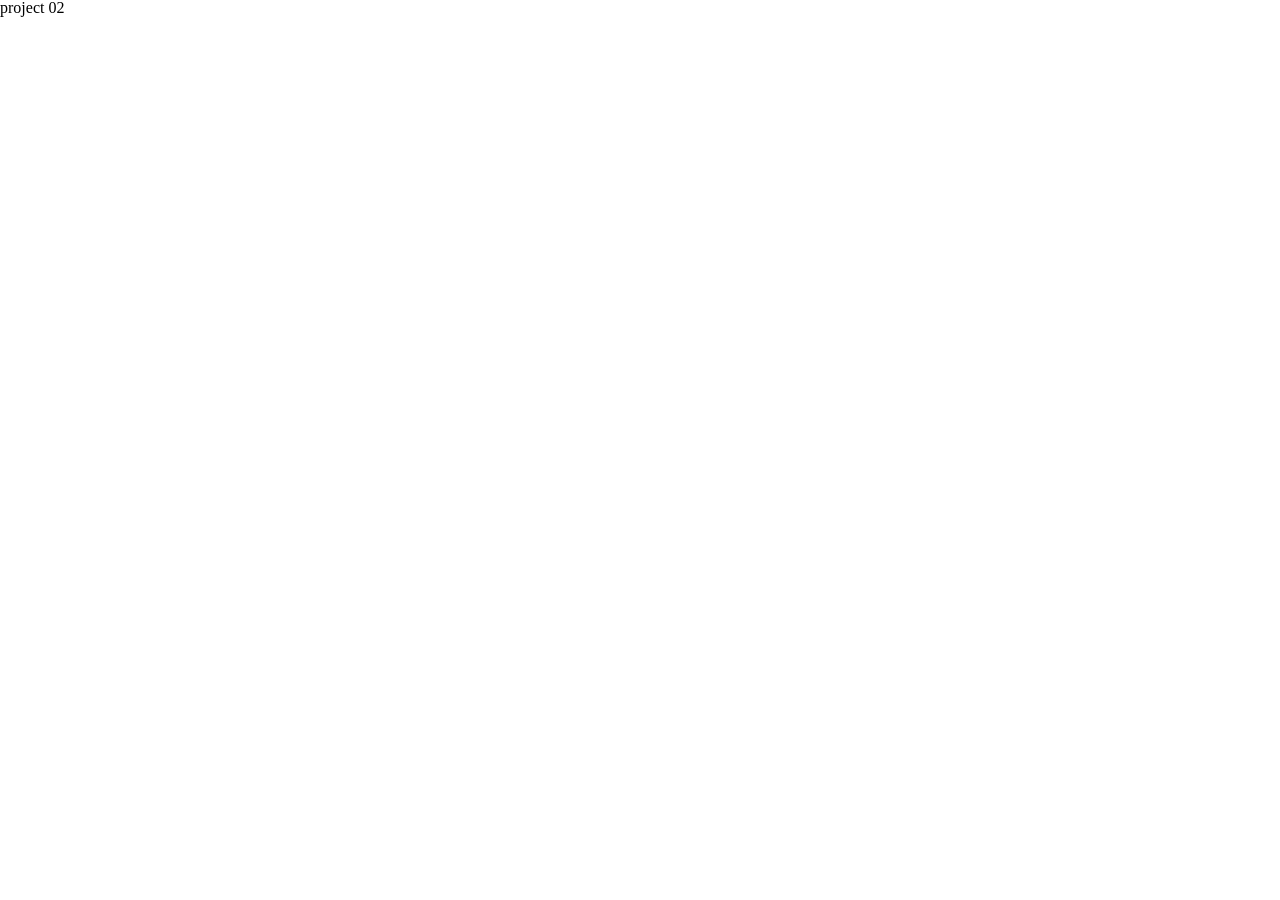
==== index.html @ 8fa2ef61 "Inistal commit" ====
<!DOCTYPE html>
<html lang="en">
    <head>
        <meta charset="UTF-8" />
        <meta http-equiv="X-UA-Compatible" content="IE=edge" />
        <meta name="viewport" content="width=device-width, initial-scale=1.0" />
        <title>F8-project-02</title>
        <!-- reset css -->
        <link rel="stylesheet" href="./asset/css/reset.css" />

        <!-- styles -->
        <link rel="stylesheet" href="./asset/css/style.css" />
    </head>
    <body>
        <h1>project 02</h1>
    </body>
</html>
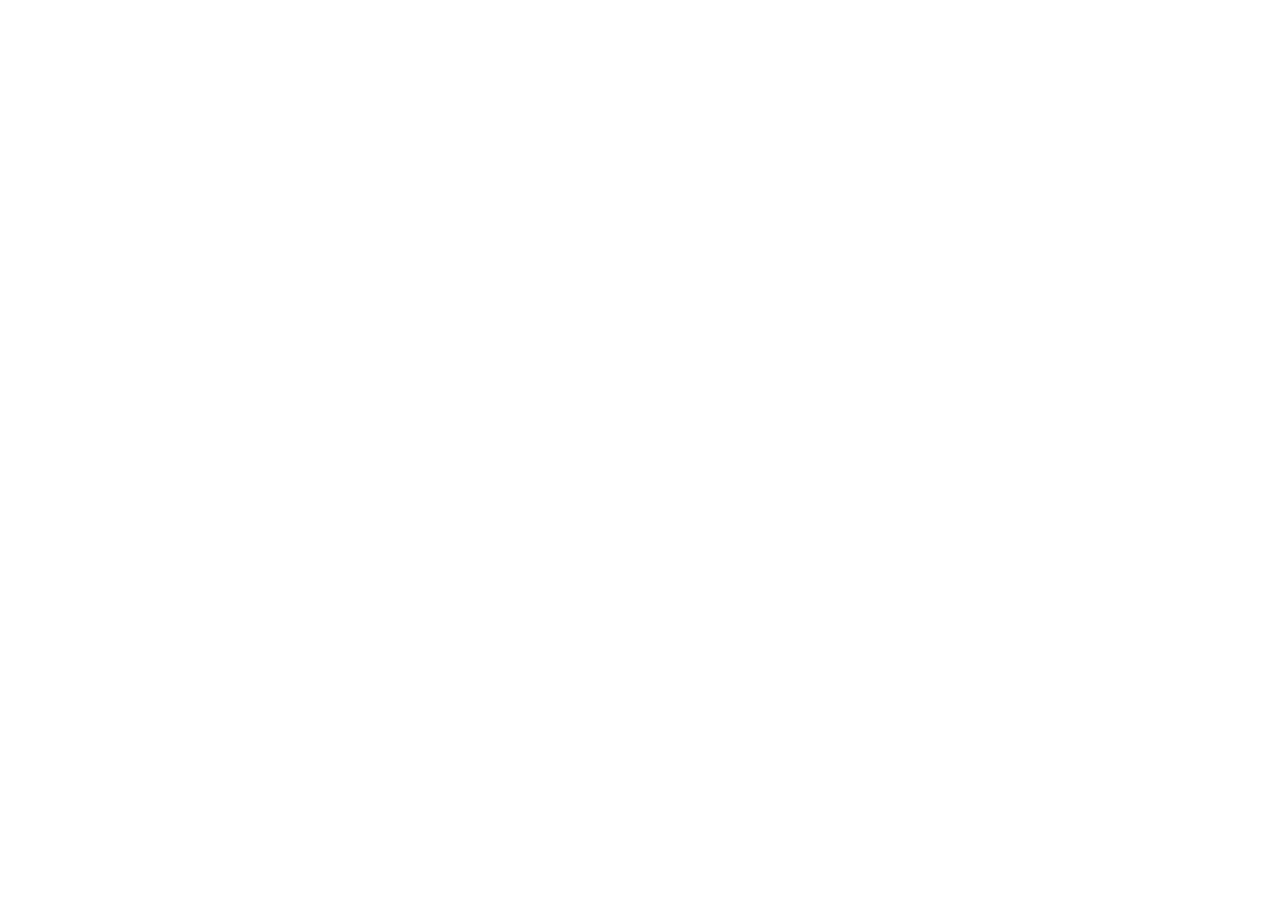
==== commit 6063ebf2: "fix" ====
--- a/index.html
+++ b/index.html
@@ -4,14 +4,7 @@
         <meta charset="UTF-8" />
         <meta http-equiv="X-UA-Compatible" content="IE=edge" />
         <meta name="viewport" content="width=device-width, initial-scale=1.0" />
-        <title>F8-project-02</title>
-        <!-- reset css -->
-        <link rel="stylesheet" href="./asset/css/reset.css" />
-
-        <!-- styles -->
-        <link rel="stylesheet" href="./asset/css/style.css" />
+        <title>Project 02</title>
     </head>
-    <body>
-        <h1>project 02</h1>
-    </body>
+    <body></body>
 </html>
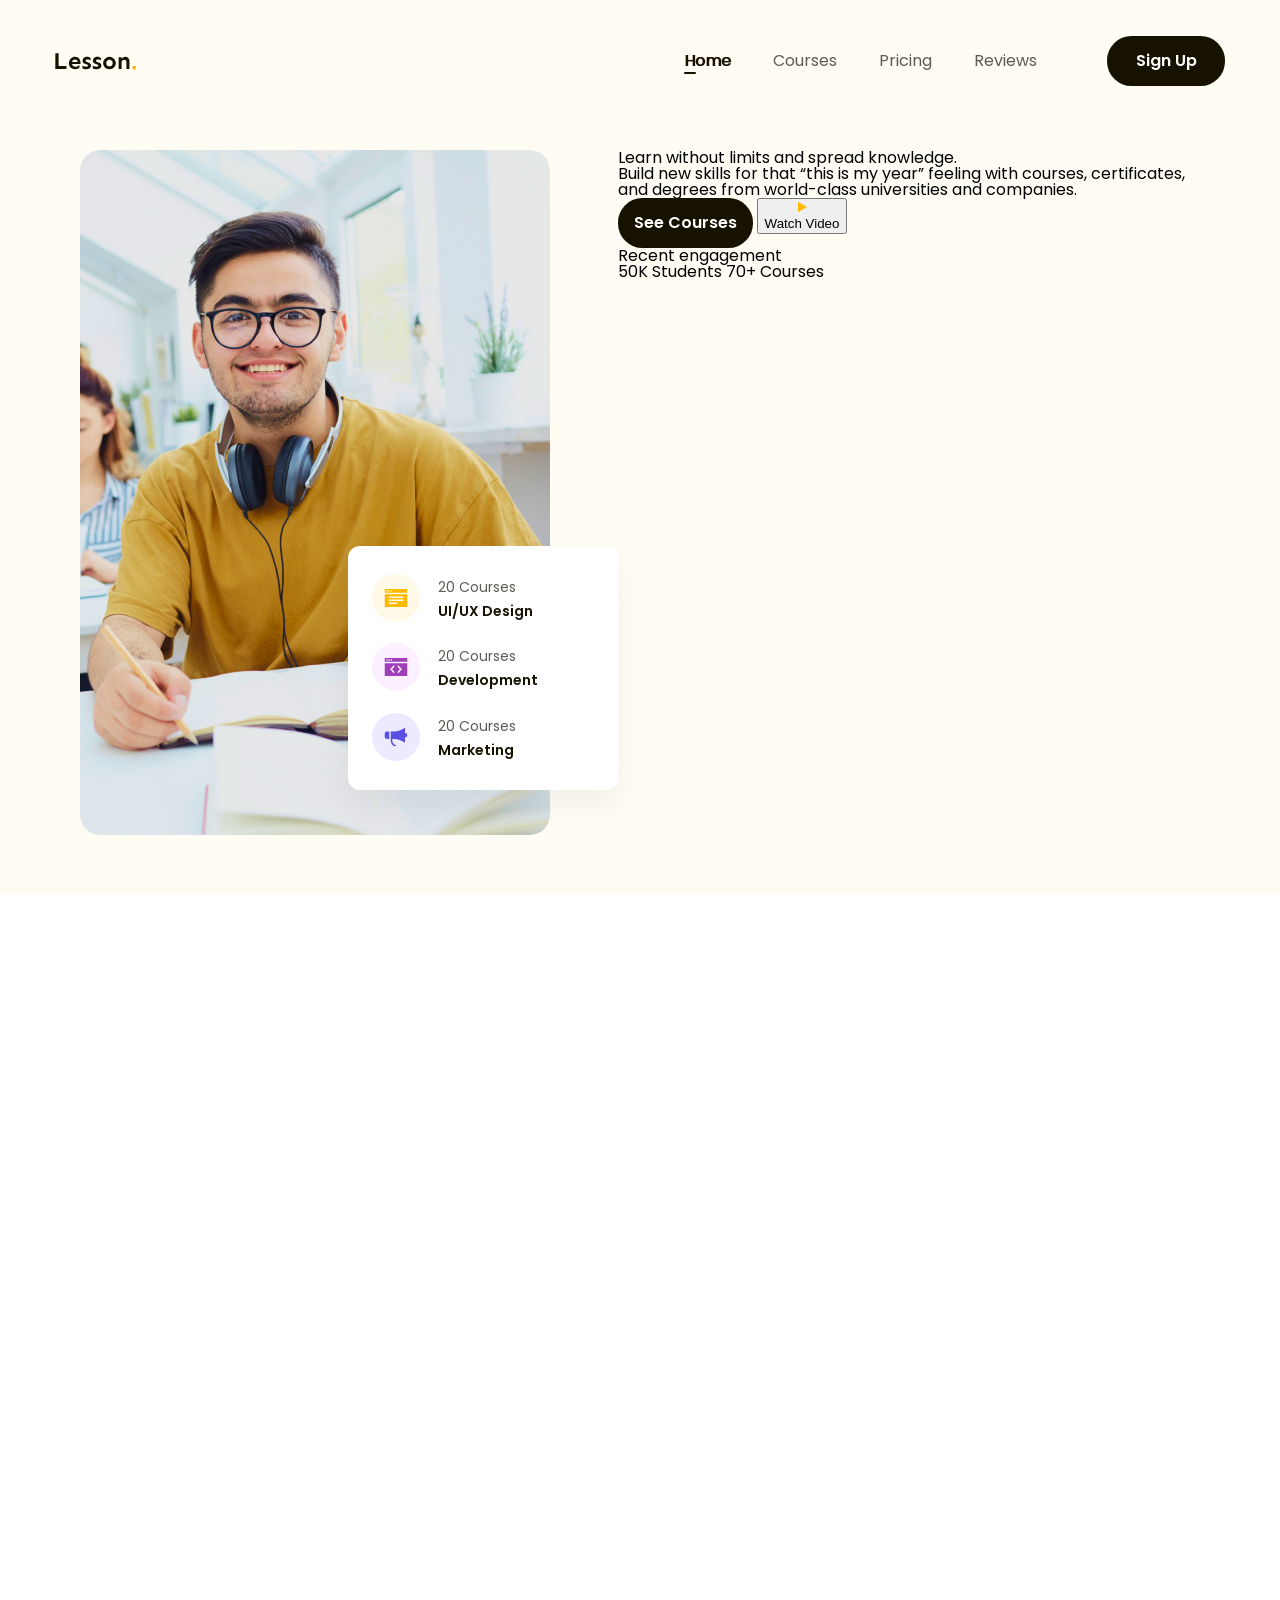
==== commit 587319a4: "fix2" ====
--- a/index.html
+++ b/index.html
@@ -4,7 +4,136 @@
         <meta charset="UTF-8" />
         <meta http-equiv="X-UA-Compatible" content="IE=edge" />
         <meta name="viewport" content="width=device-width, initial-scale=1.0" />
+        <link rel="stylesheet" href="./asset/css/reset.css" />
+        <link rel="stylesheet" href="./asset/css/style.css" />
+
+        <!-- =================== Embeb fonts =================== -->
+        <link rel="preconnect" href="https://fonts.googleapis.com" />
+        <link rel="preconnect" href="https://fonts.gstatic.com" crossorigin />
+        <link
+            href="https://fonts.googleapis.com/css2?family=Lato:wght@700&family=Poppins:ital,wght@0,400;0,500;0,600;0,700;1,400&family=Sen:wght@700&display=swap"
+            rel="stylesheet"
+        />
         <title>Project 02</title>
     </head>
-    <body></body>
+    <body>
+        <main style="height: 5000px">
+            <!-- header -->
+            <header class="header fixed">
+                <div class="content">
+                    <div class="body">
+                        <!-- logo -->
+                        <img
+                            src="./asset/img/Lesson..svg"
+                            alt="Lesson"
+                            class="logo"
+                        />
+                        <!-- Nav -->
+                        <nav class="nav">
+                            <ul>
+                                <li class="active">
+                                    <a href="#!">Home</a>
+                                </li>
+                                <li>
+                                    <a href="#!">Courses</a>
+                                </li>
+                                <li>
+                                    <a href="#!">Pricing</a>
+                                </li>
+                                <li>
+                                    <a href="#!">Reviews</a>
+                                </li>
+                            </ul>
+                        </nav>
+                        <!-- action -->
+                        <div class="action">
+                            <a href="#!" class="btn">Sign Up</a>
+                        </div>
+                    </div>
+                </div>
+            </header>
+
+            <!-- hero -->
+            <div class="hero">
+                <div class="content">
+                    <div class="body">
+                        <!-- hero left -->
+                        <div class="media-block">
+                            <img
+                                src="./asset/img/guy-lesson 1.jpg"
+                                alt="Learn without limits and spread knowledge."
+                                class="img"
+                            />
+                            <div class="hero-summary">
+                                <div class="item">
+                                    <div class="icon">
+                                        <img
+                                            src="./asset/icon/icon-1.svg"
+                                            alt=""
+                                        />
+                                    </div>
+                                    <div class="info">
+                                        <p class="lable">20 Courses</p>
+                                        <p class="title">UI/UX Design</p>
+                                    </div>
+                                </div>
+                                <div class="item">
+                                    <div class="icon">
+                                        <img
+                                            src="./asset/icon/icon-2.svg"
+                                            alt=""
+                                        />
+                                    </div>
+                                    <div class="info">
+                                        <p class="lable">20 Courses</p>
+                                        <p class="title">Development</p>
+                                    </div>
+                                </div>
+                                <div class="item">
+                                    <div class="icon">
+                                        <img
+                                            src="./asset/icon/icon-3.svg"
+                                            alt=""
+                                        />
+                                    </div>
+                                    <div class="info">
+                                        <p class="lable">20 Courses</p>
+                                        <p class="title">Marketing</p>
+                                    </div>
+                                </div>
+                            </div>
+                        </div>
+                        <!-- hero-right -->
+                        <div class="content-block">
+                            <h1 class="heading">
+                                Learn without limits and spread knowledge.
+                            </h1>
+                            <p class="desc">
+                                Build new skills for that “this is my year”
+                                feeling with courses, certificates, and degrees
+                                from world-class universities and companies.
+                            </p>
+                            <div class="cta-group">
+                                <a href="" class="btn">See Courses</a>
+                                <button class="watch-video">
+                                    <div class="icon">
+                                        <img
+                                            src="./asset/icon/icon-4.svg"
+                                            alt=""
+                                        />
+                                    </div>
+                                    <span>Watch Video</span>
+                                </button>
+                            </div>
+                            <p class="desc">Recent engagement</p>
+                            <p class="desc">
+                                <strong>50K</strong> Students
+                                <strong>70+</strong> Courses
+                            </p>
+                        </div>
+                    </div>
+                </div>
+            </div>
+        </main>
+    </body>
 </html>
--- a/asset/css/style.css
+++ b/asset/css/style.css
@@ -0,0 +1,152 @@
+* {
+    box-sizing: border-box;
+}
+
+html {
+    font-size: 62.5%;
+}
+
+body {
+    font-size: 1.6rem;
+    font-family: "Poppins", sans-seri;
+}
+/* common */
+.content {
+    width: 1170px;
+    max-width: calc(100% - 48px);
+    margin: 0 auto;
+}
+a {
+    text-decoration: none;
+}
+.btn {
+    display: inline-block;
+    min-width: 118px;
+    font-weight: 600;
+    padding: 0 16px;
+    line-height: 50px;
+    font-size: 1.6rem;
+    text-align: center;
+    color: #ffffff;
+    background: #171100;
+    border-radius: 24.5px;
+}
+
+/* Header */
+.header {
+    background: #fffcf4;
+}
+.header.fixed {
+    position: sticky;
+    top: -28px;
+    z-index: 1;
+}
+.header .body {
+    display: flex;
+    align-items: center;
+    padding: 36px 0 8px;
+}
+.header .nav {
+    margin-left: auto;
+}
+
+.nav ul {
+    display: flex;
+}
+.nav ul a {
+    padding: 8px 21px;
+    font-size: 1.6rem;
+    color: #5f5b53;
+    position: relative;
+}
+
+.nav a:hover,
+.nav li.active a {
+    text-shadow: 1px 0 0 currentColor;
+    color: #171100;
+}
+.nav li.active a::after {
+    content: "";
+    display: block;
+    position: absolute;
+    left: 21px;
+    bottom: 6px;
+    width: 12px;
+    height: 2px;
+    border-radius: 1px;
+    background: #171100;
+}
+.header .sign-up-btn {
+    min-width: 144px;
+}
+.header .action {
+    margin-left: 49px;
+}
+
+/* hero */
+.hero {
+    padding: 56px;
+    background: #fffcf4;
+}
+.hero .body {
+    display: flex;
+}
+.hero .body .media-block {
+    width: 48%;
+    position: relative;
+}
+.hero .body .content-block {
+    width: 52%;
+}
+.hero .media-block .img {
+    width: 470px;
+    height: 685px;
+    object-fit: cover;
+    border-radius: 20px;
+}
+.hero .hero-summary {
+    position: absolute;
+    width: 270px;
+    padding: 28px 24px;
+    right: 0;
+    bottom: 48px;
+    background: #ffffff;
+    box-shadow: 0px 16px 32px rgba(0, 0, 0, 0.05);
+    border-radius: 12px;
+}
+.hero .item {
+    display: flex;
+}
+.hero .info {
+    margin-left: 18px;
+}
+.hero-summary .item + .item {
+    margin-top: 20px;
+}
+.hero-summary .item:nth-of-type(2) .icon {
+    background: #fcefff;
+}
+.hero-summary .item:nth-of-type(3) .icon {
+    background: #ebeaff;
+}
+.hero-summary .icon {
+    width: 48px;
+    height: 48px;
+    border-radius: 50%;
+    display: flex;
+    align-items: center;
+    justify-content: center;
+    background: #fff9e8;
+}
+.hero-summary .lable {
+    font-weight: 400;
+    font-size: 1.4rem;
+    line-height: 1.86;
+    color: #5f5b53;
+}
+.hero-summary .title {
+    font-weight: 600;
+    font-size: 1.4rem;
+    line-height: 1.67;
+    color: #171100;
+}
